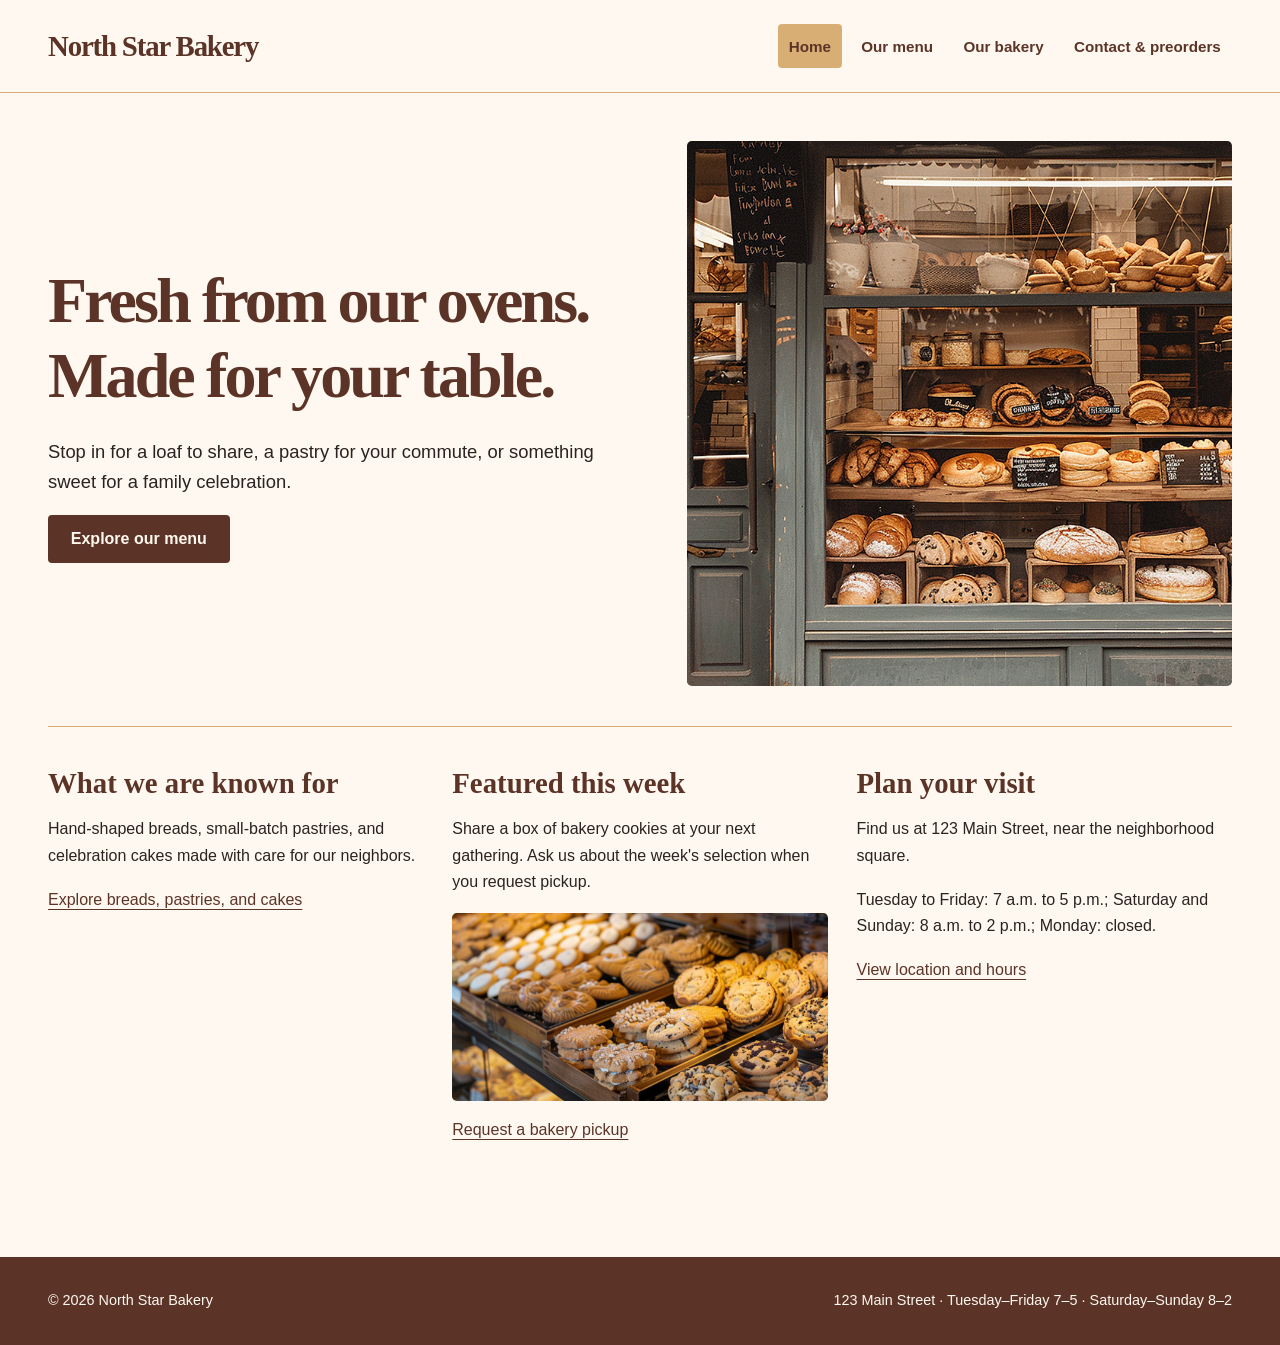
==== index.html @ d166d35c "Add website source files" ====
<!DOCTYPE html>
<html lang="en">
  <head>
    <meta charset="utf-8"/>
    <meta content="width=device-width, initial-scale=1" name="viewport"/>
    <title>Welcome to North Star Bakery | North Star Bakery</title>
    <link href="styles.css" rel="stylesheet"/>
  </head>
  <body class="index">
    <a class="skip-link" href="#main-content">Skip to main content</a>
    <header class="site-header">
      <p class="brand">
        North Star Bakery
      </p>
      <nav aria-label="Primary">
        <ul>
          <li>
            <a aria-current="page" href="index.html">Home</a>
          </li>
          <li>
            <a href="products.html">Our menu</a>
          </li>
          <li>
            <a href="about.html">Our bakery</a>
          </li>
          <li>
            <a href="contact.html">Contact & preorders</a>
          </li>
        </ul>
      </nav>
    </header>
    <main id="main-content">
      <div class="hero">
        <div class="hero-copy">
          <h1 class="page-title">Fresh from our ovens. Made for your table.</h1>
          <p>
            Stop in for a loaf to share, a pastry for your commute, or something sweet for a family celebration.
          </p>
          <a class="button" href="products.html">Explore our menu</a>
        </div>
        <img alt="Bakery window filled with breads and pastries" class="hero-image" decoding="async" loading="eager" src="media/bakery-storefront_c.png" width="320"/>
      </div>
      <div class="home-sections">
        <section>
          <h2>What we are known for</h2>
          <p>
            Hand-shaped breads, small-batch pastries, and celebration cakes made with care for our neighbors.
          </p>
          <p>
            <a href="products.html">Explore breads, pastries, and cakes</a>
          </p>
        </section>
        <section>
          <h2>Featured this week</h2>
          <p>
            Share a box of bakery cookies at your next gathering. Ask us about the week's selection when you request pickup.
          </p>
          <picture>
            <source media="(min-width: 700px)" srcset="media/bakery-feature-large_c.png"/>
            <img alt="Assorted cookies arranged in the bakery display case" decoding="async" loading="eager" src="media/bakery-feature-small_c.png" width="320"/>
          </picture>
          <p>
            <a href="contact.html">Request a bakery pickup</a>
          </p>
        </section>
        <section>
          <h2>Plan your visit</h2>
          <p>
            Find us at 123 Main Street, near the neighborhood square.
          </p>
          <p>
            Tuesday to Friday: 7 a.m. to 5 p.m.; Saturday and Sunday: 8 a.m. to 2 p.m.; Monday: closed.
          </p>
          <p>
            <a href="contact.html#visit">View location and hours</a>
          </p>
        </section>
      </div>
    </main>
    <footer>
      <p>
        © 2026 North Star Bakery
      </p>
      <p>
        123 Main Street · Tuesday–Friday 7–5 · Saturday–Sunday 8–2
      </p>
    </footer>
  </body>
</html>
---- styles.css ----
:root {
  --cream: #FFF8F0;
  --cocoa: #5B3427;
  --wheat: #D9AE74;
  --ink: #292421;
}

* {
  box-sizing: border-box;
}

body {
  margin: 0;
  background: var(--cream);
  color: var(--ink);
  font: 1rem/1.65 Arial, sans-serif;
}

a {
  color: var(--cocoa);
  text-underline-offset: 0.25em;
}

a:hover {
  text-decoration-thickness: 2px;
}

a:focus-visible,
button:focus-visible,
input:focus-visible,
select:focus-visible,
textarea:focus-visible {
  outline: 3px solid var(--cocoa);
  outline-offset: 4px;
}

.skip-link {
  position: absolute;
  left: 1rem;
  top: -6rem;
  padding: 0.75rem 1rem;
  background: var(--cream);
  z-index: 10;
}

.skip-link:focus {
  top: 1rem;
}

.site-header {
  max-width: 80rem;
  margin: auto;
  padding: 1.25rem;
  display: flex;
  flex-direction: column;
  gap: 1rem;
  border-bottom: 1px solid var(--wheat);
}

.brand {
  margin: 0;
  font: bold 1.8rem Georgia, serif;
  color: var(--cocoa);
  letter-spacing: -0.04em;
}

nav ul {
  display: flex;
  flex-wrap: wrap;
  gap: 0.25rem 0.5rem;
  padding: 0;
  margin: 0;
  list-style: none;
}

nav a {
  display: block;
  padding: 0.6rem 0.7rem;
  min-height: 44px;
  text-decoration: none;
  font-weight: bold;
  font-size: 0.95rem;
}

nav a:hover,
nav a[aria-current="page"] {
  background: var(--wheat);
  border-radius: 0.25rem;
}

main {
  width: min(100% - 2.5rem, 74rem);
  margin: 2rem auto 4rem;
}

h1,
h2,
h3 {
  font-family: Georgia, serif;
  color: var(--cocoa);
  line-height: 1.16;
}

h1 {
  font-size: clamp(2.2rem, 5vw, 4.3rem);
  letter-spacing: -0.045em;
  max-width: 20ch;
  margin: 0 0 1.5rem;
}

h2 {
  font-size: 1.8rem;
  margin: 0 0 1rem;
}

h3 {
  font-size: 1.25rem;
  margin: 1.5rem 0 0.5rem;
}

p {
  margin: 0 0 1.1rem;
  max-width: 66ch;
}

section {
  min-width: 0;
  margin: 0 0 2rem;
}

img {
  display: block;
  max-width: 100%;
  width: 100%;
  height: auto;
  border-radius: 0.3rem;
}

figure {
  margin: 1.5rem 0 0;
}

figcaption {
  padding-top: 0.65rem;
  font-size: 0.95rem;
}

audio {
  max-width: 100%;
  width: 100%;
  margin-bottom: 1rem;
}

.button,
button {
  display: inline-block;
  background: var(--cocoa);
  color: var(--cream);
  border: 2px solid var(--cocoa);
  border-radius: 0.25rem;
  padding: 0.8rem 1.3rem;
  font: bold 1rem Arial, sans-serif;
  text-decoration: none;
  cursor: pointer;
}

.button:hover,
button:hover {
  background: var(--ink);
}

.hero {
  display: flex;
  flex-direction: column;
  gap: 2rem;
  padding-bottom: 2.5rem;
  margin-bottom: 2.5rem;
  border-bottom: 1px solid var(--wheat);
}

.hero-copy {
  flex: 1;
  min-width: 0;
  align-self: center;
}

.hero-copy p {
  font-size: 1.15rem;
}

.hero-image {
  aspect-ratio: 4 / 3;
  object-fit: cover;
  min-width: 0;
}

.home-sections,
.product-sections,
.about-sections,
.contact-sections {
  display: flex;
  flex-direction: column;
  gap: 1.8rem;
}

.home-sections section {
  flex: 1;
}

.home-sections picture {
  display: block;
  margin: 1rem 0;
}

.home-sections img {
  aspect-ratio: 2 / 1;
  object-fit: cover;
}

.product-category {
  padding: 1.5rem;
  border: 1px solid var(--wheat);
  align-self: stretch;
}

.callout-section {
  padding: 1.5rem;
  background: var(--wheat);
  margin-top: 1rem;
}

.about-sections section {
  padding-top: 1.5rem;
  border-top: 1px solid var(--wheat);
}

address {
  font-style: normal;
}

#visit {
  padding: 1.5rem;
  background: var(--wheat);
  align-self: flex-start;
}

#visit ul {
  padding-left: 1.25rem;
}

fieldset {
  min-width: 0;
  border: 1px solid var(--cocoa);
  padding: 1.2rem;
  margin: 0 0 1.5rem;
}

legend {
  padding: 0 0.5rem;
  font-weight: bold;
  color: var(--cocoa);
}

label {
  display: inline-block;
  margin-bottom: 0.4rem;
  font-weight: bold;
}

input,
select,
textarea {
  width: 100%;
  min-height: 48px;
  max-width: 100%;
  border: 1px solid var(--cocoa);
  border-radius: 0.2rem;
  padding: 0.65rem;
  background: var(--cream);
  color: var(--ink);
  font: inherit;
}

textarea {
  resize: vertical;
}

fieldset p:last-child {
  margin-bottom: 0;
}

footer {
  background: var(--cocoa);
  color: var(--cream);
  padding: 2rem 1.25rem;
  display: flex;
  flex-direction: column;
  gap: 0.5rem;
}

footer p {
  margin: 0;
  font-size: 0.9rem;
}

@media (min-width: 48rem) {
  main {
    margin-top: 3rem;
  }

  .hero {
    flex-direction: row;
    gap: 3rem;
  }

  .hero-image {
    width: 46%;
    flex: 0 0 46%;
    aspect-ratio: 4 / 5;
  }

  .home-sections {
    flex-direction: row;
  }

  .about-sections {
    flex-direction: row;
    flex-wrap: wrap;
  }

  .about-sections section {
    flex: 1 1 calc(50% - 1.8rem);
  }

  .product-sections {
    flex-direction: row;
    flex-wrap: wrap;
  }

  .bread-section {
    flex: 1 1 100%;
  }

  .bread-section > img {
    max-width: 48%;
    float: left;
    margin-right: 4%;
  }

  .bread-section figure {
    display: flow-root;
    margin-top: 0;
  }

  .product-category {
    flex: 1 1 calc(50% - 1.8rem);
  }

  .contact-sections {
    flex-direction: row;
    gap: 3rem;
    align-items: flex-start;
  }

  .contact-sections #visit {
    flex: 0 0 31%;
  }

  .contact-sections > section:last-child {
    flex: 1;
  }

  footer {
    flex-direction: row;
    justify-content: space-between;
    padding: 2rem 3rem;
  }
}

@media (min-width: 68rem) {
  .site-header {
    flex-direction: row;
    align-items: center;
    justify-content: space-between;
    padding: 1.5rem 3rem;
  }

  .hero-image {
    aspect-ratio: 1 / 1;
  }
}
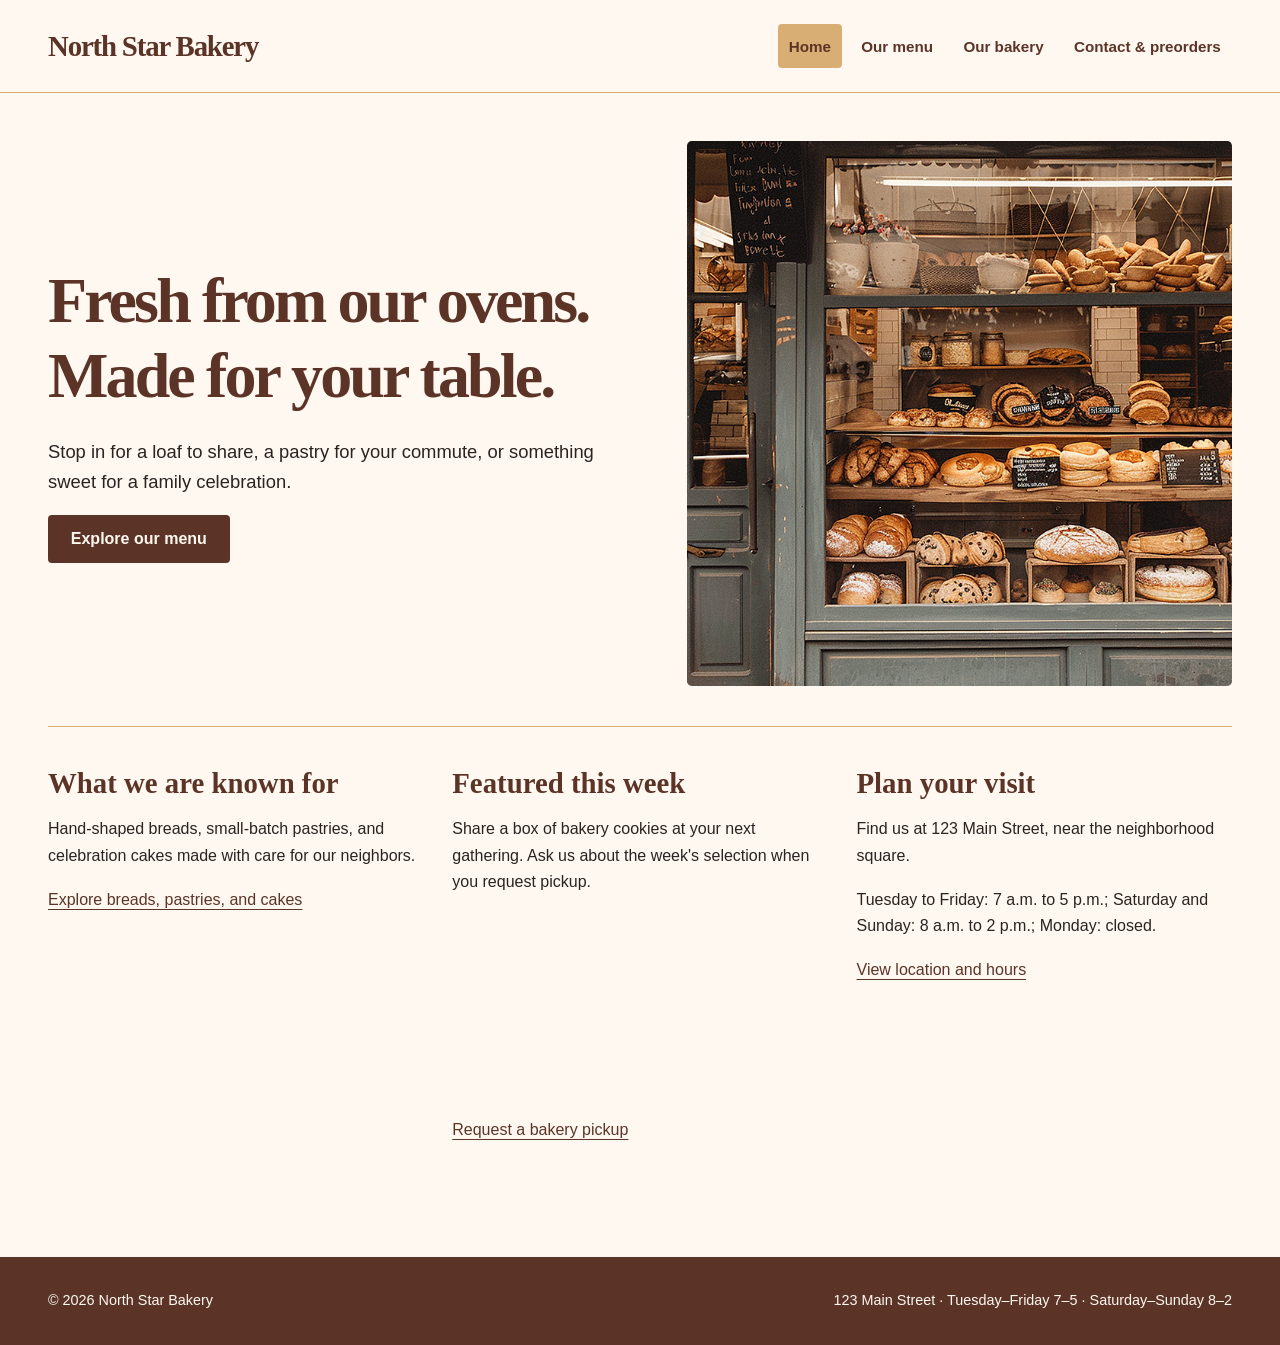
==== commit 26f6d252: "Add Touchstone 4 interactivity code" ====
--- a/index.html
+++ b/index.html
@@ -5,6 +5,7 @@
     <meta content="width=device-width, initial-scale=1" name="viewport"/>
     <title>Welcome to North Star Bakery | North Star Bakery</title>
     <link href="styles.css" rel="stylesheet"/>
+    <script src="script.js" defer></script>
   </head>
   <body class="index">
     <a class="skip-link" href="#main-content">Skip to main content</a>
--- a/styles.css
+++ b/styles.css
@@ -388,4 +388,37 @@
   .hero-image {
     aspect-ratio: 1 / 1;
   }
-}+}
+.favorites-panel {
+  border: 1px solid var(--wheat);
+  padding: 1.25rem;
+  margin-bottom: 2rem;
+}
+.favorite-options {
+  display: flex;
+  flex-wrap: wrap;
+  gap: 0.75rem;
+  margin-bottom: 1rem;
+}
+.favorite-options button[aria-pressed="true"] {
+  background: var(--wheat);
+  color: var(--ink);
+}
+.field-error {
+  display: block;
+  color: var(--cocoa);
+  font-weight: bold;
+  margin-top: 0.35rem;
+}
+[aria-invalid="true"] {
+  border: 2px solid var(--cocoa);
+}
+#request-result {
+  padding: 1.25rem;
+  border: 2px solid var(--cocoa);
+  margin-top: 1.5rem;
+}
+button:disabled {
+  opacity: 0.6;
+  cursor: default;
+}
